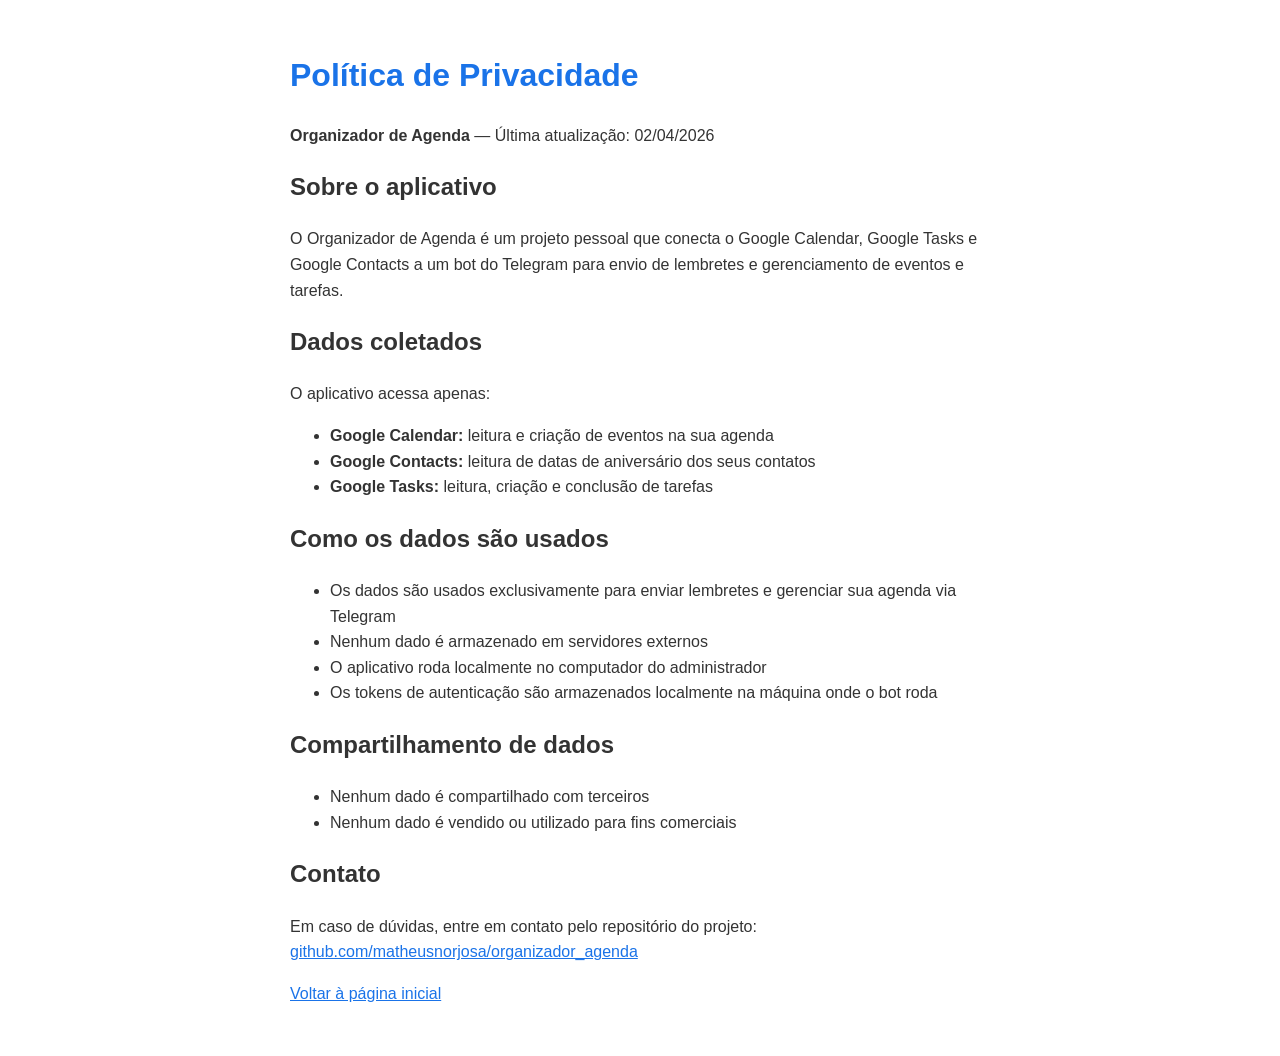
==== docs/privacidade.html @ 6e67f6c4 "docs: adiciona GitHub Pages com verificação Google e páginas legais" ====
<!DOCTYPE html>
<html lang="pt-BR">
<head>
    <meta charset="UTF-8">
    <meta name="viewport" content="width=device-width, initial-scale=1.0">
    <title>Política de Privacidade — Organizador de Agenda</title>
    <style>
        body { font-family: sans-serif; max-width: 700px; margin: 50px auto; padding: 0 20px; color: #333; line-height: 1.6; }
        h1 { color: #1a73e8; }
        a { color: #1a73e8; }
    </style>
</head>
<body>
    <h1>Política de Privacidade</h1>
    <p><strong>Organizador de Agenda</strong> — Última atualização: 02/04/2026</p>

    <h2>Sobre o aplicativo</h2>
    <p>O Organizador de Agenda é um projeto pessoal que conecta o Google Calendar, Google Tasks e Google Contacts a um bot do Telegram para envio de lembretes e gerenciamento de eventos e tarefas.</p>

    <h2>Dados coletados</h2>
    <p>O aplicativo acessa apenas:</p>
    <ul>
        <li><strong>Google Calendar:</strong> leitura e criação de eventos na sua agenda</li>
        <li><strong>Google Contacts:</strong> leitura de datas de aniversário dos seus contatos</li>
        <li><strong>Google Tasks:</strong> leitura, criação e conclusão de tarefas</li>
    </ul>

    <h2>Como os dados são usados</h2>
    <ul>
        <li>Os dados são usados exclusivamente para enviar lembretes e gerenciar sua agenda via Telegram</li>
        <li>Nenhum dado é armazenado em servidores externos</li>
        <li>O aplicativo roda localmente no computador do administrador</li>
        <li>Os tokens de autenticação são armazenados localmente na máquina onde o bot roda</li>
    </ul>

    <h2>Compartilhamento de dados</h2>
    <ul>
        <li>Nenhum dado é compartilhado com terceiros</li>
        <li>Nenhum dado é vendido ou utilizado para fins comerciais</li>
    </ul>

    <h2>Contato</h2>
    <p>Em caso de dúvidas, entre em contato pelo repositório do projeto:<br>
    <a href="https://github.com/matheusnorjosa/organizador_agenda">github.com/matheusnorjosa/organizador_agenda</a></p>

    <p><a href="index.html">Voltar à página inicial</a></p>
</body>
</html>
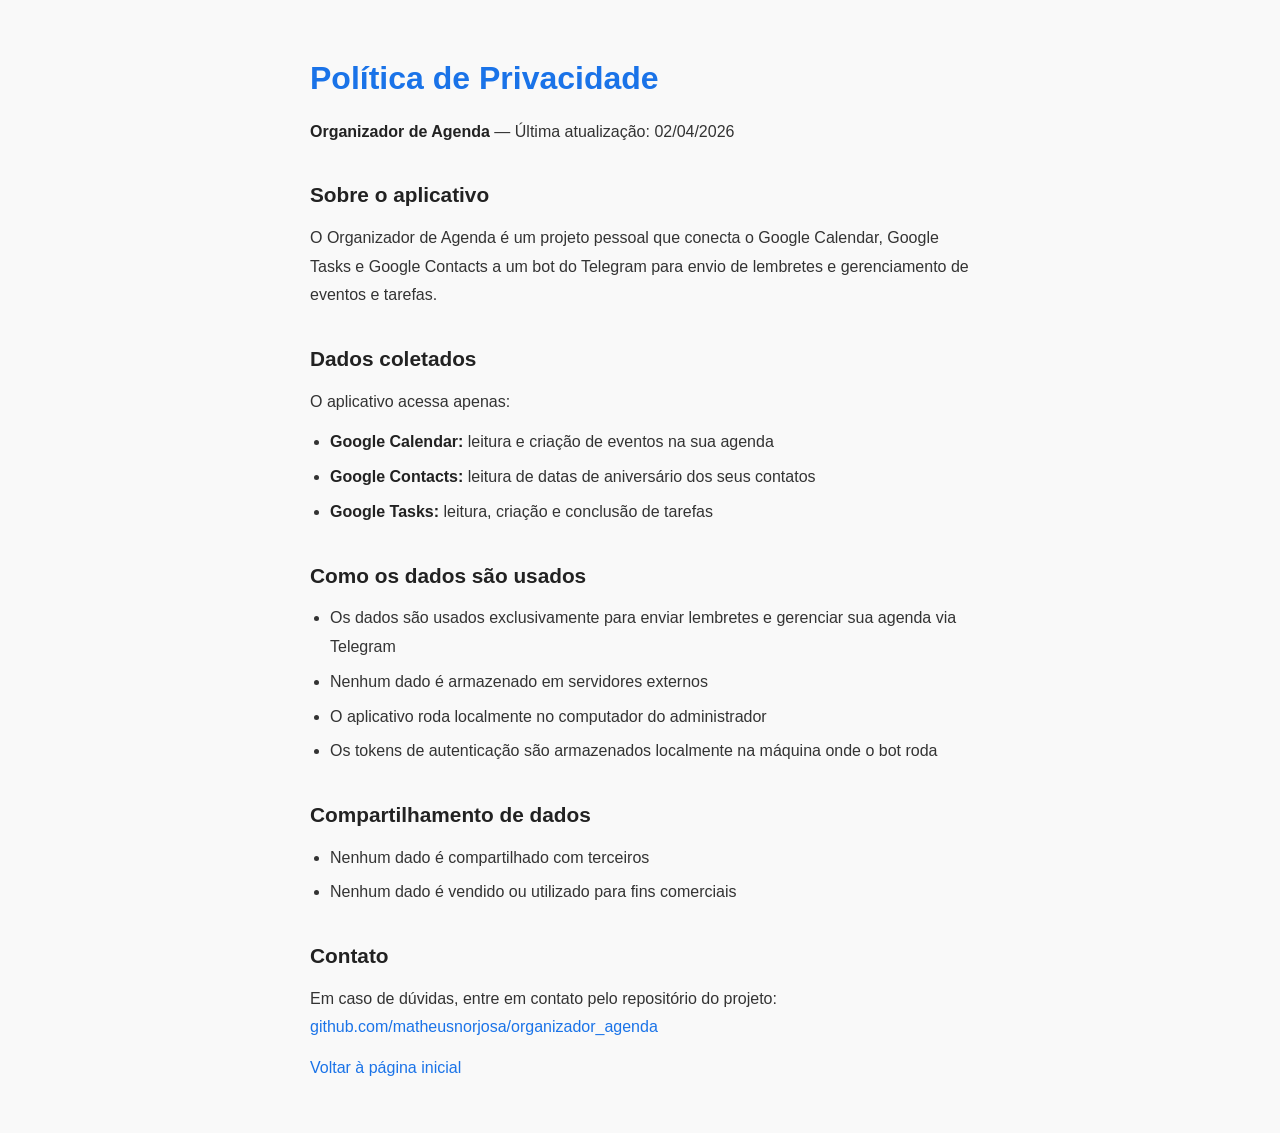
==== commit 104f25f1: "fix: adiciona CSS externo e desabilita Jekyll no GitHub Pages" ====
--- a/docs/privacidade.html
+++ b/docs/privacidade.html
@@ -4,11 +4,7 @@
     <meta charset="UTF-8">
     <meta name="viewport" content="width=device-width, initial-scale=1.0">
     <title>Política de Privacidade — Organizador de Agenda</title>
-    <style>
-        body { font-family: sans-serif; max-width: 700px; margin: 50px auto; padding: 0 20px; color: #333; line-height: 1.6; }
-        h1 { color: #1a73e8; }
-        a { color: #1a73e8; }
-    </style>
+    <link rel="stylesheet" href="style.css">
 </head>
 <body>
     <h1>Política de Privacidade</h1>
--- a/docs/style.css
+++ b/docs/style.css
@@ -0,0 +1,63 @@
+* {
+    margin: 0;
+    padding: 0;
+    box-sizing: border-box;
+}
+
+body {
+    font-family: 'Segoe UI', sans-serif;
+    max-width: 700px;
+    margin: 50px auto;
+    padding: 0 20px;
+    color: #333;
+    line-height: 1.8;
+    background-color: #f9f9f9;
+}
+
+h1 {
+    color: #1a73e8;
+    margin-bottom: 10px;
+    font-size: 2em;
+}
+
+h2 {
+    color: #222;
+    margin-top: 30px;
+    margin-bottom: 10px;
+    font-size: 1.3em;
+}
+
+p {
+    margin-bottom: 12px;
+}
+
+ul {
+    margin: 10px 0 20px 20px;
+}
+
+li {
+    margin-bottom: 6px;
+}
+
+a {
+    color: #1a73e8;
+    text-decoration: none;
+}
+
+a:hover {
+    text-decoration: underline;
+}
+
+.links {
+    margin-top: 30px;
+}
+
+.links a {
+    display: block;
+    margin: 8px 0;
+    font-size: 1.05em;
+}
+
+strong {
+    color: #222;
+}
